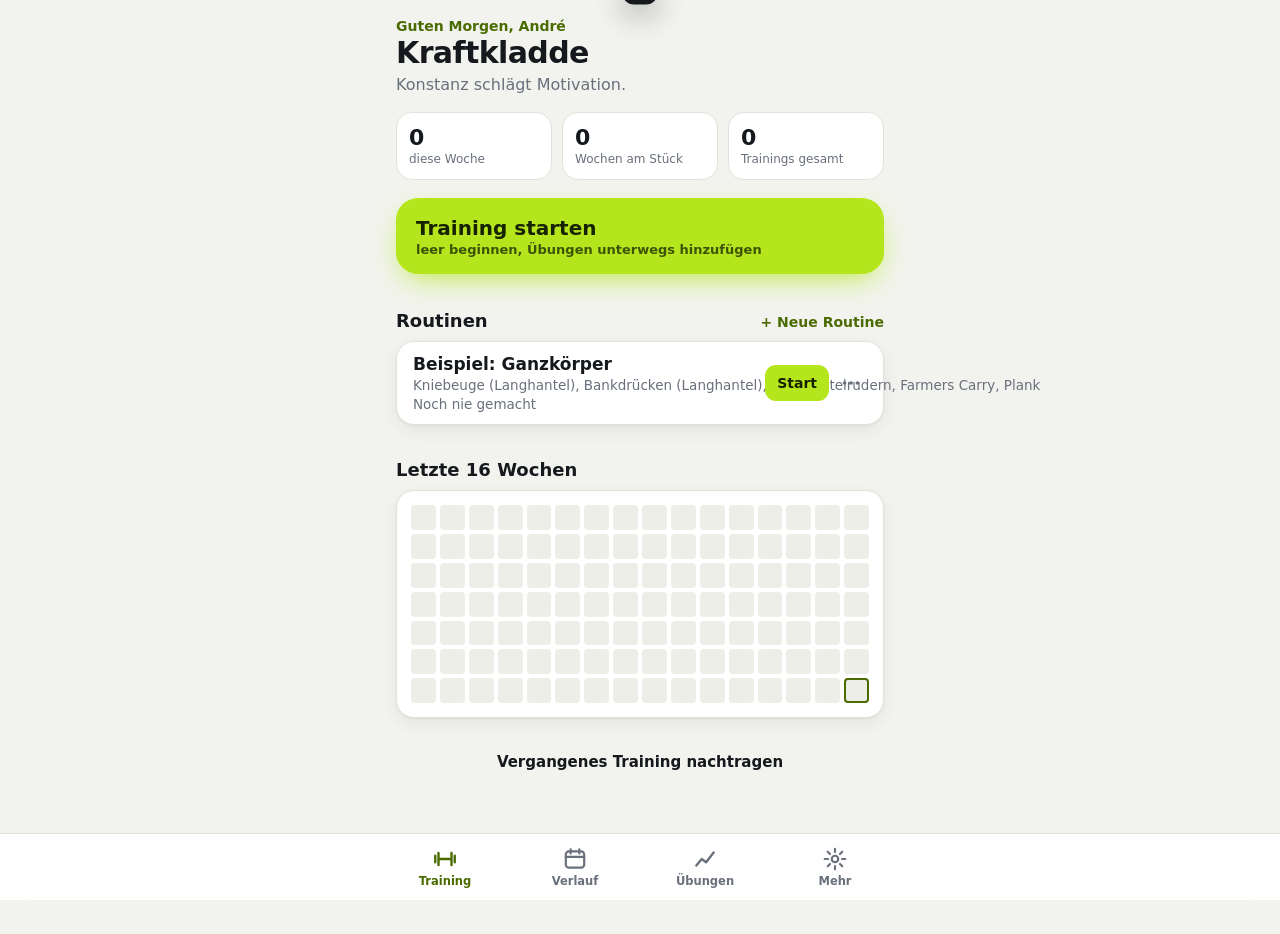
==== app/kraft/index.html @ 0336f26b "Kraftkladde: eigene Krafttraining-App unter app/kraft Freie Messwerte pro Übung (Gewicht/Wdh./Streck" ====
<!doctype html>
<html lang="de">
<head>
<meta charset="utf-8">
<meta name="viewport" content="width=device-width, initial-scale=1, viewport-fit=cover">
<title>Kraftkladde</title>
<meta name="description" content="Dein persönliches Trainingsbuch: Krafttraining eintragen, eigene Übungen, Fortschritt sehen.">
<meta name="theme-color" content="#F2F3EE" media="(prefers-color-scheme: light)">
<meta name="theme-color" content="#101214" media="(prefers-color-scheme: dark)">
<meta name="apple-mobile-web-app-capable" content="yes">
<meta name="mobile-web-app-capable" content="yes">
<meta name="apple-mobile-web-app-status-bar-style" content="black-translucent">
<meta name="apple-mobile-web-app-title" content="Kraftkladde">
<link rel="manifest" href="manifest.webmanifest">
<link rel="icon" href="icons/icon.svg" type="image/svg+xml">
<link rel="apple-touch-icon" href="icons/apple-touch-icon.png">
<link rel="stylesheet" href="styles.css">
</head>
<body>
<div class="app">
  <main id="view"></main>
</div>
<div id="restbar" class="restbar" hidden></div>
<nav id="tabs" class="tabs"></nav>
<div id="layers"></div>
<div id="toast" class="toast" role="status" aria-live="polite"></div>
<noscript>Die Kraftkladde braucht JavaScript.</noscript>
<script type="module" src="js/app.js"></script>
</body>
</html>
---- app/kraft/styles.css ----
/* Kraftkladde – sportlich-klar, dunkel als Standard, hell nach Systemeinstellung */
:root{
  --bg:#101214; --surface:#1A1D21; --surface-2:#24282E; --line:#2E333A;
  --ink:#F1F3F5; --muted:#8E96A3;
  --accent:#C6F04A; --accent-ink:#152000; --accent-text:#C6F04A; --accent-soft:rgba(198,240,74,.13);
  --danger:#FF6B6B; --danger-soft:rgba(255,107,107,.12);
  --gold:#FFC94A; --gold-soft:rgba(255,201,74,.14);
  --warm:#F5A524;
  --radius:18px; --shadow:0 1px 0 rgba(255,255,255,.03) inset, 0 8px 24px rgba(0,0,0,.25);
  color-scheme:dark;
}
@media (prefers-color-scheme: light){
  :root:not([data-theme="dark"]){
    --bg:#F2F3EE; --surface:#FFFFFF; --surface-2:#ECEEE7; --line:#E0E3DA;
    --ink:#15181C; --muted:#69707C;
    --accent:#B5E61D; --accent-ink:#172200; --accent-text:#4A6B00; --accent-soft:rgba(140,190,0,.14);
    --danger:#D64545; --danger-soft:rgba(214,69,69,.1);
    --gold:#C98A00; --gold-soft:rgba(255,190,40,.18); --warm:#C77800;
    --shadow:0 1px 2px rgba(20,24,28,.05), 0 6px 18px rgba(20,24,28,.06);
    color-scheme:light;
  }
}
:root[data-theme="dark"]{ color-scheme:dark; }

*{box-sizing:border-box;margin:0;padding:0;-webkit-tap-highlight-color:transparent}
html,body{background:var(--bg);color:var(--ink);font-family:system-ui,-apple-system,"Segoe UI",Roboto,sans-serif;-webkit-font-smoothing:antialiased;font-variant-numeric:tabular-nums}
body{min-height:100vh;overscroll-behavior-y:none}
body.noscroll{overflow:hidden}
.app{max-width:520px;margin:0 auto;padding:calc(env(safe-area-inset-top) + 12px) 16px calc(150px + env(safe-area-inset-bottom))}
button{font:inherit;color:inherit;background:none;border:0;cursor:pointer;text-align:inherit}
input,select,textarea{font:inherit;color:inherit}
[hidden]{display:none!important}
h1{font-size:30px;font-weight:850;letter-spacing:-.02em;line-height:1.1}
h2{font-size:18px;font-weight:800;margin:22px 0 10px}
.card h2{margin-top:0}
h3.month{font-size:13px;text-transform:uppercase;letter-spacing:.08em;color:var(--muted);margin:22px 4px 8px;font-weight:700}
.muted{color:var(--muted)} .small{font-size:13.5px} .center{text-align:center} .pad{padding:14px}
.eyebrow{color:var(--accent-text);font-weight:700;font-size:14px;margin-bottom:2px}
.top{margin:6px 0 18px}
.top .muted{margin-top:6px}
.row-between{display:flex;justify-content:space-between;align-items:center;gap:12px}
.clamp{display:-webkit-box;-webkit-line-clamp:2;-webkit-box-orient:vertical;overflow:hidden}

/* Buttons */
.btn{display:inline-flex;align-items:center;justify-content:center;gap:6px;min-height:44px;padding:0 16px;border-radius:14px;background:var(--surface-2);font-weight:700;font-size:15px;text-align:center;transition:transform .08s, background .15s}
.btn:active{transform:scale(.97)}
.btn:disabled{opacity:.45;pointer-events:none}
.btn.primary{background:var(--accent);color:var(--accent-ink)}
.btn.danger{background:var(--danger-soft);color:var(--danger)}
.btn.ghost{background:transparent}
.btn.ghost.danger{color:var(--danger)}
.btn.small{min-height:36px;padding:0 12px;font-size:14px;border-radius:11px}
.btn.big{min-height:54px;font-size:17px;border-radius:16px}
.btn.wide{width:100%;margin-top:10px}
.btn-col{display:flex;flex-direction:column;gap:0;margin-top:14px}
.btn-col .btn.wide:first-child{margin-top:0}
.btn-row{display:flex;gap:10px;margin-top:10px}.btn-row .btn{flex:1}
.btn-grid{display:grid;grid-template-columns:1fr 1fr;gap:10px;margin-top:18px}
.link{color:var(--accent-text);font-weight:700;font-size:14px}
.icon-btn{width:40px;height:40px;display:grid;place-items:center;border-radius:12px;color:var(--muted);flex:none}
.icon-btn:active{background:var(--surface-2)}
.btn.hero{width:100%;flex-direction:column;align-items:flex-start;gap:2px;min-height:76px;padding:14px 20px;border-radius:22px;background:var(--accent);color:var(--accent-ink);font-size:20px;font-weight:850;margin:4px 0 6px;box-shadow:0 10px 30px -10px var(--accent)}
.btn.hero small{font-size:13px;font-weight:600;opacity:.75}
.banner{display:block;width:100%;margin-top:12px;padding:12px 14px;border-radius:14px;background:var(--gold-soft);color:var(--ink);font-size:14px;font-weight:600}

/* Karten & Listen */
.card{display:block;width:100%;background:var(--surface);border-radius:var(--radius);padding:16px;margin-bottom:12px;box-shadow:var(--shadow);border:1px solid var(--line)}
.card.list{padding:4px 0}
.row{display:flex;width:100%;justify-content:space-between;align-items:center;gap:12px;padding:12px 16px;border-bottom:1px solid var(--line);line-height:1.35}
.row:last-child{border-bottom:0}
button.row:active{background:var(--surface-2)}
.tiles{display:grid;grid-template-columns:repeat(3,1fr);gap:10px;margin:14px 0}
.tiles.wrap{grid-template-columns:repeat(auto-fill,minmax(130px,1fr))}
.tile{background:var(--surface);border:1px solid var(--line);border-radius:16px;padding:12px;display:flex;flex-direction:column;gap:2px}
.tile strong{font-size:22px;font-weight:850;letter-spacing:-.02em}
.tile span{font-size:12px;color:var(--muted);line-height:1.25}
.sec-head{display:flex;justify-content:space-between;align-items:baseline}
section{margin-top:8px}
.chips{display:flex;flex-wrap:wrap;gap:8px}
.chips.scroll{flex-wrap:nowrap;overflow-x:auto;margin:0 -16px 12px;padding:2px 16px;scrollbar-width:none}
.chips.scroll::-webkit-scrollbar{display:none}
.chip{display:inline-flex;align-items:center;padding:5px 11px;border-radius:999px;background:var(--surface-2);font-size:13px;font-weight:700;white-space:nowrap;color:var(--muted)}
.chip.gold{background:var(--gold-soft);color:var(--gold)}
button.chip{min-height:36px;padding:0 14px}
.chip.on{background:var(--accent);color:var(--accent-ink)}
.chip.big{min-height:44px;padding:0 16px;font-size:15px}
.empty{text-align:center;padding:40px 20px;color:var(--muted)}
.empty-ico{font-size:44px;margin-bottom:10px}
.search{width:100%;height:46px;border-radius:14px;border:1px solid var(--line);background:var(--surface);padding:0 14px;font-size:16px;margin-bottom:12px;outline:none}
.search:focus,.field input:focus,.field select:focus,.field textarea:focus{border-color:var(--accent-text)}

/* Routinen */
.tpl{display:flex;align-items:center;gap:8px;padding:12px 12px 12px 16px}
.tpl-main{flex:1;min-width:0;display:flex;flex-direction:column;gap:3px}
.tpl-main strong{font-size:17px}
.tpl-main .muted{white-space:nowrap;overflow:hidden;text-overflow:ellipsis}
.tpl-actions{display:flex;align-items:center;gap:2px}

/* Heatmap */
.heat-wrap{padding:14px}
.heat{display:grid;grid-auto-flow:column;grid-template-rows:repeat(7,1fr);gap:4px}
.heat i{aspect-ratio:1;border-radius:4px;background:var(--surface-2)}
.heat i.on{background:var(--accent)}
.heat i.fut{background:transparent}
.heat i.today{outline:2px solid var(--accent-text);outline-offset:-2px}
.heat-legend{display:none}

/* Training */
.wo-head{position:sticky;top:0;z-index:5;display:flex;align-items:center;gap:10px;margin:-12px -16px 14px;padding:calc(env(safe-area-inset-top) + 10px) 16px 10px;background:color-mix(in srgb,var(--bg) 88%,transparent);backdrop-filter:blur(14px);-webkit-backdrop-filter:blur(14px);border-bottom:1px solid var(--line)}
.wo-title{flex:1;min-width:0}
.wo-name{width:100%;background:transparent;border:0;outline:none;font-size:22px;font-weight:850;letter-spacing:-.01em;padding:2px 0}
.elapsed{font-size:14px;color:var(--accent-text);font-weight:700}
.wo-meta{display:flex;gap:10px;align-items:center;margin-top:4px}
.wo-meta input{background:var(--surface-2);border:0;border-radius:10px;padding:6px 8px;font-size:15px}
.dur{display:flex;align-items:center;gap:4px;font-size:14px;color:var(--muted)}
.dur input{width:64px;text-align:center}
.entry{padding:12px 12px 10px}
.entry-head{display:flex;align-items:flex-start;gap:6px;margin-bottom:6px}
.ex-link{flex:1;min-width:0;display:flex;flex-direction:column;padding:2px 4px}
.ex-name{font-size:17px;font-weight:800;color:var(--accent-text)}
.ex-sub{font-size:12.5px;color:var(--muted);margin-top:1px}
.entry-note{font-size:13.5px;color:var(--muted);background:var(--surface-2);border-radius:10px;padding:7px 10px;margin:4px 0 10px}
.set-row{display:grid;grid-template-columns:34px minmax(0,1fr) repeat(var(--n),minmax(54px,74px)) 44px;gap:6px;align-items:center;padding:3px 2px;border-radius:12px;transition:background .15s}
.set-row.noprev{grid-template-columns:34px repeat(var(--n),minmax(0,1fr)) 44px}
.set-row.head{font-size:11.5px;text-transform:uppercase;letter-spacing:.06em;color:var(--muted);font-weight:700;padding-bottom:0}
.set-row.head span{text-align:center}
.set-row.head span:nth-child(2){text-align:left}
.set-row.noprev.head span:nth-child(2){text-align:center}
.set-no{height:34px;border-radius:10px;background:var(--surface-2);font-weight:800;font-size:14px;text-align:center}
.set-row.warm .set-no{color:var(--warm);background:rgba(245,165,36,.14)}
.prev{font-size:12.5px;color:var(--muted);white-space:nowrap;overflow:hidden;text-overflow:ellipsis}
.val{width:100%;height:40px;border-radius:11px;border:1.5px solid transparent;background:var(--surface-2);text-align:center;font-size:17px;font-weight:700;outline:none;-webkit-appearance:none;appearance:none;min-width:0}
.val::placeholder{color:var(--muted);opacity:.6;font-weight:600}
.val:focus{border-color:var(--accent-text);background:var(--surface)}
.check{height:40px;border-radius:11px;background:var(--surface-2);display:grid;place-items:center;color:var(--muted)}
.set-row.done{background:var(--accent-soft)}
.set-row.done .check{background:var(--accent);color:var(--accent-ink)}
.set-row.done .val{background:transparent}
.entry-foot{display:flex;gap:8px;margin-top:8px;flex-wrap:wrap}
.add-ex{border:2px dashed var(--line);background:transparent;min-height:54px;color:var(--accent-text)}
.shake{animation:shake .35s}
@keyframes shake{25%{transform:translateX(-6px)}50%{transform:translateX(5px)}75%{transform:translateX(-3px)}}

/* Pausen-Timer */
.restbar{position:fixed;left:50%;transform:translateX(-50%);bottom:calc(74px + env(safe-area-inset-bottom));width:calc(100% - 24px);max-width:496px;z-index:20;display:flex;align-items:center;gap:6px;padding:8px 8px 8px 16px;border-radius:18px;background:var(--surface);border:1px solid var(--line);box-shadow:0 12px 30px rgba(0,0,0,.35);overflow:hidden}
.rest-fill{position:absolute;left:0;top:0;bottom:0;width:0;background:var(--accent-soft);transition:width .25s linear;z-index:-1}
.rest-label{font-size:13px;color:var(--muted);font-weight:700}
.restbar strong{font-size:22px;font-weight:850;margin-right:auto;min-width:56px}
.restbar button{height:38px;padding:0 10px;border-radius:11px;background:var(--surface-2);font-weight:800;font-size:14px}
.restbar .rest-skip{background:var(--accent);color:var(--accent-ink)}

/* Navigation unten */
.tabs{position:fixed;left:0;right:0;bottom:0;z-index:15;display:flex;justify-content:center;background:color-mix(in srgb,var(--surface) 92%,transparent);backdrop-filter:blur(14px);-webkit-backdrop-filter:blur(14px);border-top:1px solid var(--line);padding:6px 8px calc(6px + env(safe-area-inset-bottom))}
.tab{flex:1;max-width:130px;display:flex;flex-direction:column;align-items:center;gap:2px;padding:6px 0;color:var(--muted);font-size:11.5px;font-weight:700;position:relative;text-align:center}
.tab svg{width:26px;height:26px}
.tab.on{color:var(--accent-text)}
.live-dot{position:absolute;top:5px;right:calc(50% - 20px);width:9px;height:9px;border-radius:50%;background:var(--danger);box-shadow:0 0 0 2px var(--surface);animation:pulse 1.6s infinite}
@keyframes pulse{50%{opacity:.4}}

/* Overlays */
.layer{position:fixed;inset:0;z-index:40;display:flex;align-items:flex-end;justify-content:center}
.backdrop{position:absolute;inset:0;background:rgba(0,0,0,.5);opacity:0;transition:opacity .2s}
.layer.open .backdrop{opacity:1}
.panel{position:relative;width:100%;max-width:520px;background:var(--bg);overflow-y:auto;-webkit-overflow-scrolling:touch;transition:transform .22s cubic-bezier(.2,.8,.2,1)}
.layer.sheet .panel{border-radius:24px 24px 0 0;max-height:88vh;transform:translateY(100%);padding-bottom:env(safe-area-inset-bottom)}
.layer.full .panel{height:100%;transform:translateX(100%)}
.layer.open .panel{transform:none}
.layer.full .backdrop{display:none}
.sheet-body{padding:22px 18px 18px}
.sheet-body h2{margin:0 0 6px;font-size:21px}
.sheet-body::before{content:"";display:block;width:40px;height:5px;border-radius:3px;background:var(--line);margin:-10px auto 14px}
.page{padding:calc(env(safe-area-inset-top) + 10px) 16px calc(40px + env(safe-area-inset-bottom));min-height:100%}
.page-head{display:flex;align-items:center;gap:6px;margin:0 -6px 6px;position:sticky;top:calc(-10px - env(safe-area-inset-top));padding:8px 0;background:var(--bg);z-index:2}
.page-head h1{flex:1;font-size:24px;min-width:0;overflow:hidden;text-overflow:ellipsis;white-space:nowrap}
.page>.muted{margin-bottom:6px}
.sticky-foot{position:sticky;bottom:0;padding:10px 0 calc(6px + env(safe-area-inset-bottom));background:linear-gradient(transparent,var(--bg) 30%)}
.pick-row .tick{width:28px;height:28px;border-radius:50%;border:2px solid var(--line);display:grid;place-items:center;color:transparent;flex:none}
.pick-row.on{background:var(--accent-soft)}
.pick-row.on .tick{background:var(--accent);border-color:var(--accent);color:var(--accent-ink)}
.new-row{color:var(--accent-text);font-weight:800;justify-content:flex-start}

/* Formulare */
.field{display:flex;flex-direction:column;gap:8px;margin:16px 0}
.field>span{font-size:13.5px;font-weight:700;color:var(--muted)}
.field input:not([type=checkbox]),.field select,.field textarea{width:100%;min-height:48px;border-radius:14px;border:1px solid var(--line);background:var(--surface);padding:10px 14px;font-size:16px;outline:none}
.field textarea{resize:vertical}
.check-line{flex-direction:row;align-items:center;gap:12px}
.check-line>span{color:var(--ink);font-weight:600;font-size:15px}
.check-line input{width:22px;height:22px;accent-color:var(--accent-text);flex:none}
.hint{font-size:13.5px;color:var(--muted);background:var(--surface);border:1px solid var(--line);border-radius:12px;padding:10px 12px;line-height:1.45}
.hint b{color:var(--ink)}
.tpl-item{gap:8px}
.tpl-item>span:first-child{flex:1;min-width:0}
.stepper{display:flex;align-items:center;gap:4px;background:var(--surface-2);border-radius:12px;padding:2px}
.stepper button{width:32px;height:32px;border-radius:10px;font-weight:800;font-size:18px;text-align:center}
.stepper b{min-width:18px;text-align:center}
.mini-actions{display:flex}
.mini-actions button{width:30px;height:34px;color:var(--muted);text-align:center;font-size:15px}
.howto{padding-left:18px;display:flex;flex-direction:column;gap:8px;line-height:1.45}

/* Verlauf */
.wo-card{text-align:left}
.wo-card-top{display:flex;justify-content:space-between;align-items:baseline;gap:10px;margin-bottom:8px}
.wo-card .chips{margin-bottom:8px}
.set-list{list-style:none;margin-top:8px;display:flex;flex-direction:column;gap:4px}
.set-list li{display:flex;gap:10px;align-items:center;font-size:15px;font-weight:600}
.set-no-s{width:26px;height:26px;border-radius:8px;background:var(--surface-2);display:grid;place-items:center;font-size:12.5px;font-weight:800;color:var(--muted)}
.set-list li.warm .set-no-s{color:var(--warm)}
.set-pill{display:inline-block;padding:3px 9px;margin:3px 2px 0 0;border-radius:8px;background:var(--surface-2);font-weight:600;font-size:13.5px}
.set-pill.warm{color:var(--warm)}
.gold-card{background:var(--gold-soft);border-color:transparent;display:flex;flex-direction:column;gap:6px;font-size:14.5px}

/* Diagramm */
.chart{position:relative;margin-top:6px}
.chart svg{width:100%;height:auto;display:block;touch-action:pan-y}
.chart .line{fill:none;stroke:var(--accent-text);stroke-width:2.5;stroke-linejoin:round;stroke-linecap:round}
.chart .dot{fill:var(--surface);stroke:var(--accent-text);stroke-width:2}
.chart .dot.best{fill:var(--accent-text)}
.chart .hl{fill:none;stroke:var(--ink);stroke-width:2}
.chart .axis{stroke:var(--line);stroke-width:1}
.chart .grid{stroke:var(--line);stroke-dasharray:3 4}
.chart .lbl{fill:var(--muted);font-size:11px}
.chart-tip{font-size:13.5px;font-weight:700;text-align:center;margin-top:4px;min-height:1.3em}

/* Zusammenfassung & Stoppuhr */
.summary{text-align:center;padding-top:calc(env(safe-area-inset-top) + 40px)}
.summary h1{font-size:26px;margin:8px 0 6px}
.summary h2{text-align:left}
.summary .list{text-align:left}
.big-emoji{font-size:64px;animation:pop .5s cubic-bezier(.2,1.6,.4,1)}
@keyframes pop{from{transform:scale(.3);opacity:0}}
.sw-time{font-size:64px;font-weight:850;letter-spacing:-.03em;margin:18px 0 10px}

/* Toast */
.toast{position:fixed;left:50%;top:calc(env(safe-area-inset-top) + 14px);transform:translate(-50%,-140%);z-index:60;max-width:calc(100% - 32px);padding:12px 18px;border-radius:16px;background:var(--ink);color:var(--bg);font-weight:700;font-size:15px;box-shadow:0 10px 30px rgba(0,0,0,.3);transition:transform .25s cubic-bezier(.2,.9,.3,1.2);pointer-events:none;text-align:center}
.toast.show{transform:translate(-50%,0)}
.toast.gold{background:var(--gold);color:#241a00}

@media (prefers-reduced-motion: reduce){*{animation:none!important;transition:none!important}}
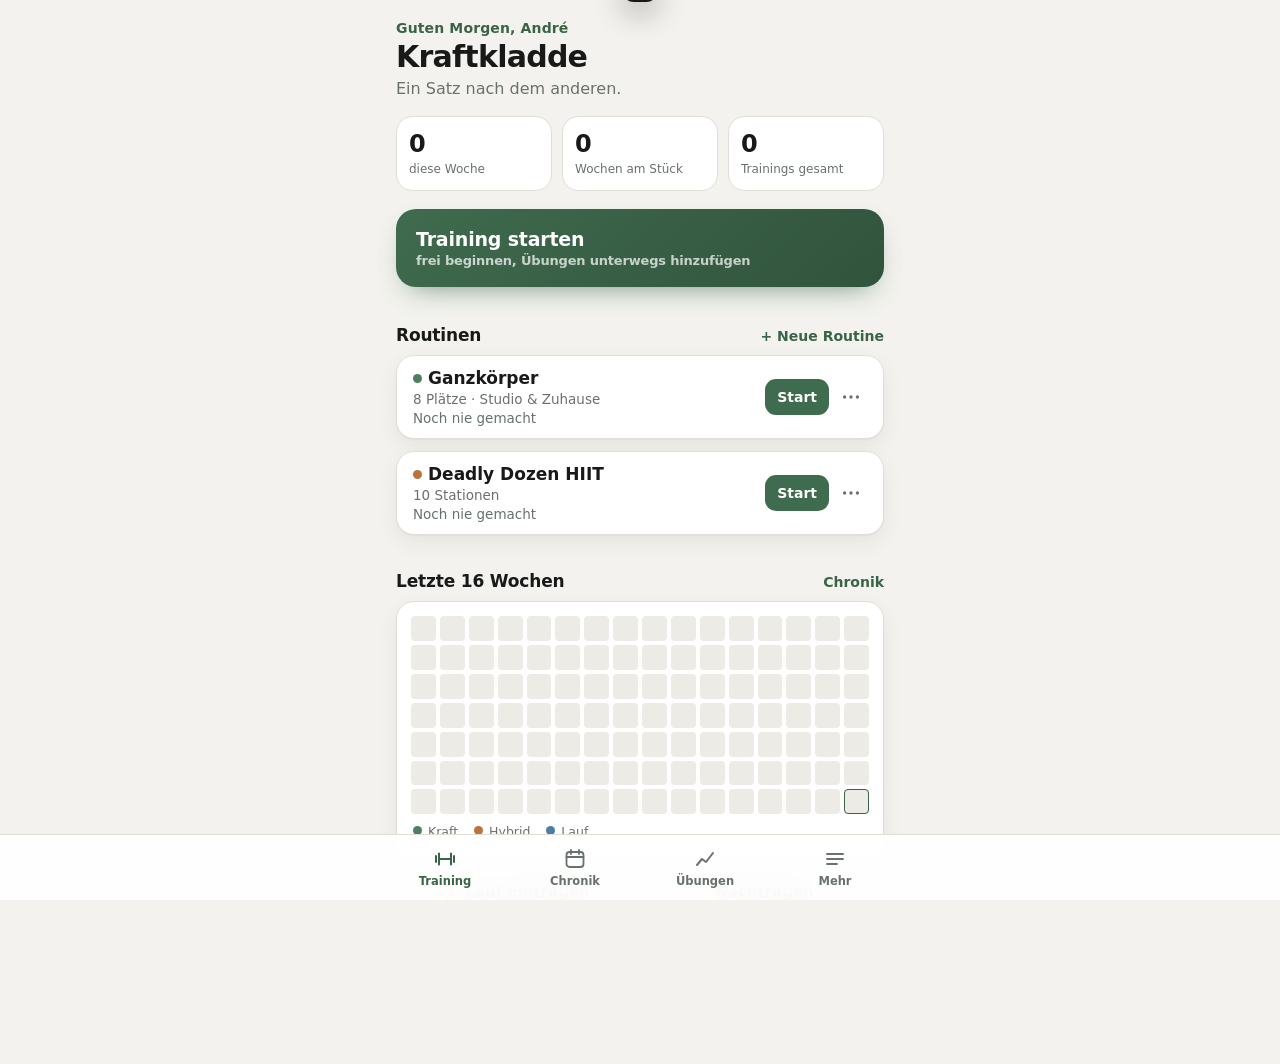
==== commit be32d445: "Kraftkladde 2.0: Plätze Studio/Zuhause, Supersätze, Chronik, Gym-Run-Import, Salbei-Design - Routine" ====
--- a/app/kraft/index.html
+++ b/app/kraft/index.html
@@ -5,8 +5,8 @@
 <meta name="viewport" content="width=device-width, initial-scale=1, viewport-fit=cover">
 <title>Kraftkladde</title>
 <meta name="description" content="Dein persönliches Trainingsbuch: Krafttraining eintragen, eigene Übungen, Fortschritt sehen.">
-<meta name="theme-color" content="#F2F3EE" media="(prefers-color-scheme: light)">
-<meta name="theme-color" content="#101214" media="(prefers-color-scheme: dark)">
+<meta name="theme-color" content="#F3F2EE" media="(prefers-color-scheme: light)">
+<meta name="theme-color" content="#0F1112" media="(prefers-color-scheme: dark)">
 <meta name="apple-mobile-web-app-capable" content="yes">
 <meta name="mobile-web-app-capable" content="yes">
 <meta name="apple-mobile-web-app-status-bar-style" content="black-translucent">
--- a/app/kraft/styles.css
+++ b/app/kraft/styles.css
@@ -1,22 +1,24 @@
-/* Kraftkladde – sportlich-klar, dunkel als Standard, hell nach Systemeinstellung */
+/* Kraftkladde – ruhig, edel: Grafit + Salbei/Waldgrün. Leuchten nur bei Erfolgen. */
 :root{
-  --bg:#101214; --surface:#1A1D21; --surface-2:#24282E; --line:#2E333A;
-  --ink:#F1F3F5; --muted:#8E96A3;
-  --accent:#C6F04A; --accent-ink:#152000; --accent-text:#C6F04A; --accent-soft:rgba(198,240,74,.13);
-  --danger:#FF6B6B; --danger-soft:rgba(255,107,107,.12);
-  --gold:#FFC94A; --gold-soft:rgba(255,201,74,.14);
-  --warm:#F5A524;
-  --radius:18px; --shadow:0 1px 0 rgba(255,255,255,.03) inset, 0 8px 24px rgba(0,0,0,.25);
+  --bg:#0F1112; --surface:#171A1B; --surface-2:#212526; --line:#2A2F30;
+  --ink:#ECEFEC; --muted:#8B948F;
+  --accent:#93B89A; --accent-ink:#0D1A11; --accent-text:#A8CAAE; --accent-soft:rgba(147,184,154,.12);
+  --danger:#E57373; --danger-soft:rgba(229,115,115,.12);
+  --gold:#D9B66E; --gold-soft:rgba(217,182,110,.14);
+  --warm:#C9A26B;
+  --k-kraft:#8DB592; --k-hybrid:#CF9767; --k-lauf:#7FA6C6;
+  --radius:18px; --shadow:0 1px 0 rgba(255,255,255,.025) inset, 0 10px 30px rgba(0,0,0,.28);
   color-scheme:dark;
 }
 @media (prefers-color-scheme: light){
   :root:not([data-theme="dark"]){
-    --bg:#F2F3EE; --surface:#FFFFFF; --surface-2:#ECEEE7; --line:#E0E3DA;
-    --ink:#15181C; --muted:#69707C;
-    --accent:#B5E61D; --accent-ink:#172200; --accent-text:#4A6B00; --accent-soft:rgba(140,190,0,.14);
-    --danger:#D64545; --danger-soft:rgba(214,69,69,.1);
-    --gold:#C98A00; --gold-soft:rgba(255,190,40,.18); --warm:#C77800;
-    --shadow:0 1px 2px rgba(20,24,28,.05), 0 6px 18px rgba(20,24,28,.06);
+    --bg:#F3F2EE; --surface:#FFFFFF; --surface-2:#ECEBE6; --line:#E0DED7;
+    --ink:#171A18; --muted:#69716C;
+    --accent:#3F6B4E; --accent-ink:#FFFFFF; --accent-text:#3A6448; --accent-soft:rgba(63,107,78,.10);
+    --danger:#C24848; --danger-soft:rgba(194,72,72,.09);
+    --gold:#A87A1E; --gold-soft:rgba(200,150,40,.14); --warm:#A7742E;
+    --k-kraft:#4F7F5E; --k-hybrid:#B9733D; --k-lauf:#4E7DA3;
+    --shadow:0 1px 2px rgba(20,24,22,.04), 0 8px 22px rgba(20,24,22,.06);
     color-scheme:light;
   }
 }
@@ -30,38 +32,49 @@
 button{font:inherit;color:inherit;background:none;border:0;cursor:pointer;text-align:inherit}
 input,select,textarea{font:inherit;color:inherit}
 [hidden]{display:none!important}
-h1{font-size:30px;font-weight:850;letter-spacing:-.02em;line-height:1.1}
-h2{font-size:18px;font-weight:800;margin:22px 0 10px}
+h1{font-size:30px;font-weight:750;letter-spacing:-.025em;line-height:1.1}
+h2{font-size:17px;font-weight:700;letter-spacing:-.01em;margin:24px 0 10px}
 .card h2{margin-top:0}
-h3.month{font-size:13px;text-transform:uppercase;letter-spacing:.08em;color:var(--muted);margin:22px 4px 8px;font-weight:700}
+h3.month{font-size:12px;text-transform:uppercase;letter-spacing:.12em;color:var(--muted);margin:24px 4px 8px;font-weight:650}
 .muted{color:var(--muted)} .small{font-size:13.5px} .center{text-align:center} .pad{padding:14px}
-.eyebrow{color:var(--accent-text);font-weight:700;font-size:14px;margin-bottom:2px}
-.top{margin:6px 0 18px}
+.up{color:var(--accent-text);font-weight:700}
+.eyebrow{color:var(--accent-text);font-weight:600;font-size:14px;margin-bottom:4px;letter-spacing:.01em}
+.top{margin:8px 0 18px}
 .top .muted{margin-top:6px}
 .row-between{display:flex;justify-content:space-between;align-items:center;gap:12px}
 .clamp{display:-webkit-box;-webkit-line-clamp:2;-webkit-box-orient:vertical;overflow:hidden}
+.two-col{display:grid;grid-template-columns:1fr 1fr;gap:10px}
+.two-col .field{margin:10px 0}
+
+/* Arten-Farben */
+.kdot{display:inline-block;width:9px;height:9px;border-radius:50%;margin-right:6px;vertical-align:1px;background:var(--k-kraft)}
+.kdot.k-hybrid{background:var(--k-hybrid)} .kdot.k-lauf{background:var(--k-lauf)}
+.legend{display:flex;gap:16px;font-size:12.5px;color:var(--muted);margin:10px 2px 4px}
+.k-border-kraft{border-left:3px solid var(--k-kraft)} .k-border-hybrid{border-left:3px solid var(--k-hybrid)} .k-border-lauf{border-left:3px solid var(--k-lauf)}
 
 /* Buttons */
-.btn{display:inline-flex;align-items:center;justify-content:center;gap:6px;min-height:44px;padding:0 16px;border-radius:14px;background:var(--surface-2);font-weight:700;font-size:15px;text-align:center;transition:transform .08s, background .15s}
+.btn{display:inline-flex;align-items:center;justify-content:center;gap:6px;min-height:44px;padding:0 16px;border-radius:14px;background:var(--surface-2);font-weight:650;font-size:15px;text-align:center;transition:transform .08s, background .15s}
 .btn:active{transform:scale(.97)}
-.btn:disabled{opacity:.45;pointer-events:none}
+.btn:disabled{opacity:.4;pointer-events:none}
 .btn.primary{background:var(--accent);color:var(--accent-ink)}
 .btn.danger{background:var(--danger-soft);color:var(--danger)}
-.btn.ghost{background:transparent}
+.btn.ghost{background:transparent;color:var(--muted)}
 .btn.ghost.danger{color:var(--danger)}
 .btn.small{min-height:36px;padding:0 12px;font-size:14px;border-radius:11px}
-.btn.big{min-height:54px;font-size:17px;border-radius:16px}
+.btn.big{min-height:54px;font-size:16.5px;border-radius:16px}
 .btn.wide{width:100%;margin-top:10px}
-.btn-col{display:flex;flex-direction:column;gap:0;margin-top:14px}
+.btn-col{display:flex;flex-direction:column;margin-top:14px}
 .btn-col .btn.wide:first-child{margin-top:0}
 .btn-row{display:flex;gap:10px;margin-top:10px}.btn-row .btn{flex:1}
 .btn-grid{display:grid;grid-template-columns:1fr 1fr;gap:10px;margin-top:18px}
-.link{color:var(--accent-text);font-weight:700;font-size:14px}
+.link{color:var(--accent-text);font-weight:650;font-size:14px}
 .icon-btn{width:40px;height:40px;display:grid;place-items:center;border-radius:12px;color:var(--muted);flex:none}
 .icon-btn:active{background:var(--surface-2)}
-.btn.hero{width:100%;flex-direction:column;align-items:flex-start;gap:2px;min-height:76px;padding:14px 20px;border-radius:22px;background:var(--accent);color:var(--accent-ink);font-size:20px;font-weight:850;margin:4px 0 6px;box-shadow:0 10px 30px -10px var(--accent)}
-.btn.hero small{font-size:13px;font-weight:600;opacity:.75}
-.banner{display:block;width:100%;margin-top:12px;padding:12px 14px;border-radius:14px;background:var(--gold-soft);color:var(--ink);font-size:14px;font-weight:600}
+.btn.hero{width:100%;flex-direction:column;align-items:flex-start;gap:3px;min-height:78px;padding:16px 20px;border-radius:20px;
+  background:linear-gradient(135deg,var(--accent),color-mix(in srgb,var(--accent) 78%,#000));color:var(--accent-ink);font-size:19px;font-weight:750;margin:4px 0 6px;letter-spacing:-.01em;
+  box-shadow:0 12px 28px -14px color-mix(in srgb,var(--accent) 80%,transparent)}
+.btn.hero small{font-size:13px;font-weight:550;opacity:.72}
+.banner{display:block;width:100%;margin-top:12px;padding:12px 14px;border-radius:14px;background:var(--gold-soft);color:var(--ink);font-size:14px;font-weight:550}
 
 /* Karten & Listen */
 .card{display:block;width:100%;background:var(--surface);border-radius:var(--radius);padding:16px;margin-bottom:12px;box-shadow:var(--shadow);border:1px solid var(--line)}
@@ -71,91 +84,115 @@
 button.row:active{background:var(--surface-2)}
 .tiles{display:grid;grid-template-columns:repeat(3,1fr);gap:10px;margin:14px 0}
 .tiles.wrap{grid-template-columns:repeat(auto-fill,minmax(130px,1fr))}
-.tile{background:var(--surface);border:1px solid var(--line);border-radius:16px;padding:12px;display:flex;flex-direction:column;gap:2px}
-.tile strong{font-size:22px;font-weight:850;letter-spacing:-.02em}
-.tile span{font-size:12px;color:var(--muted);line-height:1.25}
+.tile{background:var(--surface);border:1px solid var(--line);border-radius:16px;padding:13px 12px;display:flex;flex-direction:column;gap:3px}
+.tile strong{font-size:24px;font-weight:700;letter-spacing:-.03em}
+.tile span{font-size:12px;color:var(--muted);line-height:1.35}
 .sec-head{display:flex;justify-content:space-between;align-items:baseline}
 section{margin-top:8px}
 .chips{display:flex;flex-wrap:wrap;gap:8px}
 .chips.scroll{flex-wrap:nowrap;overflow-x:auto;margin:0 -16px 12px;padding:2px 16px;scrollbar-width:none}
 .chips.scroll::-webkit-scrollbar{display:none}
-.chip{display:inline-flex;align-items:center;padding:5px 11px;border-radius:999px;background:var(--surface-2);font-size:13px;font-weight:700;white-space:nowrap;color:var(--muted)}
+.chip{display:inline-flex;align-items:center;padding:5px 11px;border-radius:999px;background:var(--surface-2);font-size:13px;font-weight:600;white-space:nowrap;color:var(--muted)}
 .chip.gold{background:var(--gold-soft);color:var(--gold)}
 button.chip{min-height:36px;padding:0 14px}
 .chip.on{background:var(--accent);color:var(--accent-ink)}
 .chip.big{min-height:44px;padding:0 16px;font-size:15px}
-.empty{text-align:center;padding:40px 20px;color:var(--muted)}
-.empty-ico{font-size:44px;margin-bottom:10px}
+.empty{text-align:center;padding:40px 20px;color:var(--muted);line-height:1.5}
+.empty-ico{font-size:40px;margin-bottom:10px;opacity:.9}
 .search{width:100%;height:46px;border-radius:14px;border:1px solid var(--line);background:var(--surface);padding:0 14px;font-size:16px;margin-bottom:12px;outline:none}
 .search:focus,.field input:focus,.field select:focus,.field textarea:focus{border-color:var(--accent-text)}
 
 /* Routinen */
 .tpl{display:flex;align-items:center;gap:8px;padding:12px 12px 12px 16px}
 .tpl-main{flex:1;min-width:0;display:flex;flex-direction:column;gap:3px}
-.tpl-main strong{font-size:17px}
-.tpl-main .muted{white-space:nowrap;overflow:hidden;text-overflow:ellipsis}
+.tpl-main strong{font-size:17px;font-weight:700}
 .tpl-actions{display:flex;align-items:center;gap:2px}
+.slot{padding:12px}
+.slot.linked{border-bottom-left-radius:6px;border-bottom-right-radius:6px;margin-bottom:3px;border-color:color-mix(in srgb,var(--accent) 45%,var(--line))}
+.slot.linked-prev{border-top-left-radius:6px;border-top-right-radius:6px;border-color:color-mix(in srgb,var(--accent) 45%,var(--line))}
+.slot-head{display:flex;align-items:center;gap:8px;margin-bottom:8px}
+.slot-name{flex:1;min-width:0;background:transparent;border:0;outline:none;font-size:13px;text-transform:uppercase;letter-spacing:.1em;font-weight:650;color:var(--muted);padding:4px 2px}
+.slot-ex{display:grid;grid-template-columns:1fr 1fr;gap:8px}
+.slot-pick{display:flex;flex-direction:column;gap:2px;padding:10px 12px;border-radius:12px;background:var(--surface-2);font-weight:600;font-size:14.5px;line-height:1.3;min-height:58px}
+.slot-pick small{font-size:11px;text-transform:uppercase;letter-spacing:.1em;color:var(--muted);font-weight:650}
+.slot-pick em{font-style:normal;color:var(--muted);font-weight:500}
+.slot-actions{display:flex;gap:4px;margin-top:8px;justify-content:flex-end;align-items:center}
+.slot-actions button{min-height:32px;min-width:34px;padding:0 8px;border-radius:9px;color:var(--muted);font-size:13.5px;display:inline-flex;align-items:center;gap:4px;justify-content:center}
+.slot-actions button.on{background:var(--accent-soft);color:var(--accent-text);font-weight:650}
+.stepper{display:flex;align-items:center;gap:4px;background:var(--surface-2);border-radius:12px;padding:2px}
+.stepper button{width:32px;height:32px;border-radius:10px;font-weight:700;font-size:18px;text-align:center}
+.stepper b{min-width:18px;text-align:center}
 
 /* Heatmap */
 .heat-wrap{padding:14px}
 .heat{display:grid;grid-auto-flow:column;grid-template-rows:repeat(7,1fr);gap:4px}
 .heat i{aspect-ratio:1;border-radius:4px;background:var(--surface-2)}
-.heat i.on{background:var(--accent)}
-.heat i.fut{background:transparent}
-.heat i.today{outline:2px solid var(--accent-text);outline-offset:-2px}
-.heat-legend{display:none}
+.heat i.fut{background:transparent!important}
+.heat i.today{outline:1.5px solid var(--accent-text);outline-offset:-1.5px}
 
 /* Training */
 .wo-head{position:sticky;top:0;z-index:5;display:flex;align-items:center;gap:10px;margin:-12px -16px 14px;padding:calc(env(safe-area-inset-top) + 10px) 16px 10px;background:color-mix(in srgb,var(--bg) 88%,transparent);backdrop-filter:blur(14px);-webkit-backdrop-filter:blur(14px);border-bottom:1px solid var(--line)}
 .wo-title{flex:1;min-width:0}
-.wo-name{width:100%;background:transparent;border:0;outline:none;font-size:22px;font-weight:850;letter-spacing:-.01em;padding:2px 0}
-.elapsed{font-size:14px;color:var(--accent-text);font-weight:700}
-.wo-meta{display:flex;gap:10px;align-items:center;margin-top:4px}
-.wo-meta input{background:var(--surface-2);border:0;border-radius:10px;padding:6px 8px;font-size:15px}
-.dur{display:flex;align-items:center;gap:4px;font-size:14px;color:var(--muted)}
-.dur input{width:64px;text-align:center}
+.wo-name{width:100%;background:transparent;border:0;outline:none;font-size:21px;font-weight:750;letter-spacing:-.015em;padding:2px 0}
+.wo-meta{display:flex;gap:6px;align-items:center;margin-top:3px;flex-wrap:wrap}
+.elapsed{font-size:14px;color:var(--accent-text);font-weight:650;margin-right:4px}
+.meta-chip{font-size:12.5px;font-weight:600;color:var(--muted);background:var(--surface-2);border-radius:999px;padding:3px 10px;display:inline-flex;align-items:center}
+.wo-meta input{background:var(--surface-2);border:0;border-radius:10px;padding:5px 8px;font-size:14px}
+.dur{display:flex;align-items:center;gap:4px;font-size:13px;color:var(--muted)}
+.dur input{width:58px;text-align:center}
 .entry{padding:12px 12px 10px}
 .entry-head{display:flex;align-items:flex-start;gap:6px;margin-bottom:6px}
 .ex-link{flex:1;min-width:0;display:flex;flex-direction:column;padding:2px 4px}
-.ex-name{font-size:17px;font-weight:800;color:var(--accent-text)}
-.ex-sub{font-size:12.5px;color:var(--muted);margin-top:1px}
-.entry-note{font-size:13.5px;color:var(--muted);background:var(--surface-2);border-radius:10px;padding:7px 10px;margin:4px 0 10px}
+.ex-name{font-size:17px;font-weight:700;letter-spacing:-.01em}
+.ex-sub{font-size:12.5px;color:var(--muted);margin-top:2px}
+.entry-note{font-size:13.5px;color:var(--muted);background:var(--surface-2);border-radius:10px;padding:7px 10px;margin:4px 0 10px;line-height:1.4}
+.superset{position:relative;padding:8px 0 0 12px;margin-bottom:12px}
+.superset::before{content:"";position:absolute;left:0;top:34px;bottom:14px;width:3px;border-radius:2px;background:var(--accent)}
+.superset .entry{margin-bottom:8px}
+.ss-label{display:flex;align-items:center;gap:6px;font-size:12px;text-transform:uppercase;letter-spacing:.1em;color:var(--accent-text);font-weight:650;margin:0 0 8px}
+.ss-tag{flex:none;margin-top:3px;font-size:12px;font-weight:750;color:var(--accent-ink);background:var(--accent);border-radius:7px;padding:2px 7px}
+.ss-card{border-left:3px solid var(--accent)}
 .set-row{display:grid;grid-template-columns:34px minmax(0,1fr) repeat(var(--n),minmax(54px,74px)) 44px;gap:6px;align-items:center;padding:3px 2px;border-radius:12px;transition:background .15s}
 .set-row.noprev{grid-template-columns:34px repeat(var(--n),minmax(0,1fr)) 44px}
-.set-row.head{font-size:11.5px;text-transform:uppercase;letter-spacing:.06em;color:var(--muted);font-weight:700;padding-bottom:0}
+.set-row.checkonly{grid-template-columns:34px 1fr 44px}
+.set-row.head{font-size:11px;text-transform:uppercase;letter-spacing:.08em;color:var(--muted);font-weight:650;padding-bottom:0}
 .set-row.head span{text-align:center}
 .set-row.head span:nth-child(2){text-align:left}
 .set-row.noprev.head span:nth-child(2){text-align:center}
-.set-no{height:34px;border-radius:10px;background:var(--surface-2);font-weight:800;font-size:14px;text-align:center}
-.set-row.warm .set-no{color:var(--warm);background:rgba(245,165,36,.14)}
+.set-no{height:34px;border-radius:10px;background:var(--surface-2);font-weight:700;font-size:14px;text-align:center}
+.set-row.warm .set-no{color:var(--warm);background:color-mix(in srgb,var(--warm) 14%,transparent)}
 .prev{font-size:12.5px;color:var(--muted);white-space:nowrap;overflow:hidden;text-overflow:ellipsis}
-.val{width:100%;height:40px;border-radius:11px;border:1.5px solid transparent;background:var(--surface-2);text-align:center;font-size:17px;font-weight:700;outline:none;-webkit-appearance:none;appearance:none;min-width:0}
-.val::placeholder{color:var(--muted);opacity:.6;font-weight:600}
+.val{width:100%;height:40px;border-radius:11px;border:1.5px solid transparent;background:var(--surface-2);text-align:center;font-size:17px;font-weight:650;outline:none;-webkit-appearance:none;appearance:none;min-width:0}
+select.val{font-size:14px;padding:0 4px;text-align-last:center}
+select.val.empty{color:var(--muted);font-weight:500}
+.val::placeholder{color:var(--muted);opacity:.55;font-weight:500}
 .val:focus{border-color:var(--accent-text);background:var(--surface)}
 .check{height:40px;border-radius:11px;background:var(--surface-2);display:grid;place-items:center;color:var(--muted)}
 .set-row.done{background:var(--accent-soft)}
 .set-row.done .check{background:var(--accent);color:var(--accent-ink)}
 .set-row.done .val{background:transparent}
+.set-row.pulse{animation:pulse-row 1.2s ease}
+@keyframes pulse-row{0%,100%{box-shadow:none}30%{box-shadow:0 0 0 2px var(--accent)}}
 .entry-foot{display:flex;gap:8px;margin-top:8px;flex-wrap:wrap}
-.add-ex{border:2px dashed var(--line);background:transparent;min-height:54px;color:var(--accent-text)}
+.add-ex{border:1.5px dashed var(--line);background:transparent;min-height:54px;color:var(--accent-text)}
 .shake{animation:shake .35s}
 @keyframes shake{25%{transform:translateX(-6px)}50%{transform:translateX(5px)}75%{transform:translateX(-3px)}}
 
 /* Pausen-Timer */
-.restbar{position:fixed;left:50%;transform:translateX(-50%);bottom:calc(74px + env(safe-area-inset-bottom));width:calc(100% - 24px);max-width:496px;z-index:20;display:flex;align-items:center;gap:6px;padding:8px 8px 8px 16px;border-radius:18px;background:var(--surface);border:1px solid var(--line);box-shadow:0 12px 30px rgba(0,0,0,.35);overflow:hidden}
+.restbar{position:fixed;left:50%;transform:translateX(-50%);bottom:calc(74px + env(safe-area-inset-bottom));width:calc(100% - 24px);max-width:496px;z-index:20;display:flex;align-items:center;gap:6px;padding:8px 8px 8px 16px;border-radius:18px;background:var(--surface);border:1px solid var(--line);box-shadow:0 14px 34px rgba(0,0,0,.35);overflow:hidden}
 .rest-fill{position:absolute;left:0;top:0;bottom:0;width:0;background:var(--accent-soft);transition:width .25s linear;z-index:-1}
-.rest-label{font-size:13px;color:var(--muted);font-weight:700}
-.restbar strong{font-size:22px;font-weight:850;margin-right:auto;min-width:56px}
-.restbar button{height:38px;padding:0 10px;border-radius:11px;background:var(--surface-2);font-weight:800;font-size:14px}
+.rest-label{font-size:13px;color:var(--muted);font-weight:600}
+.restbar strong{font-size:22px;font-weight:700;margin-right:auto;min-width:56px}
+.restbar button{height:38px;padding:0 10px;border-radius:11px;background:var(--surface-2);font-weight:700;font-size:14px}
 .restbar .rest-skip{background:var(--accent);color:var(--accent-ink)}
 
 /* Navigation unten */
 .tabs{position:fixed;left:0;right:0;bottom:0;z-index:15;display:flex;justify-content:center;background:color-mix(in srgb,var(--surface) 92%,transparent);backdrop-filter:blur(14px);-webkit-backdrop-filter:blur(14px);border-top:1px solid var(--line);padding:6px 8px calc(6px + env(safe-area-inset-bottom))}
-.tab{flex:1;max-width:130px;display:flex;flex-direction:column;align-items:center;gap:2px;padding:6px 0;color:var(--muted);font-size:11.5px;font-weight:700;position:relative;text-align:center}
-.tab svg{width:26px;height:26px}
+.tab{flex:1;max-width:130px;display:flex;flex-direction:column;align-items:center;gap:3px;padding:6px 0;color:var(--muted);font-size:11.5px;font-weight:600;position:relative;text-align:center}
+.tab svg{width:24px;height:24px}
 .tab.on{color:var(--accent-text)}
-.live-dot{position:absolute;top:5px;right:calc(50% - 20px);width:9px;height:9px;border-radius:50%;background:var(--danger);box-shadow:0 0 0 2px var(--surface);animation:pulse 1.6s infinite}
-@keyframes pulse{50%{opacity:.4}}
+.live-dot{position:absolute;top:5px;right:calc(50% - 20px);width:8px;height:8px;border-radius:50%;background:var(--accent);box-shadow:0 0 0 2px var(--surface);animation:blink 1.6s infinite}
+@keyframes blink{50%{opacity:.35}}
 
 /* Overlays */
 .layer{position:fixed;inset:0;z-index:40;display:flex;align-items:flex-end;justify-content:center}
@@ -167,73 +204,75 @@
 .layer.open .panel{transform:none}
 .layer.full .backdrop{display:none}
 .sheet-body{padding:22px 18px 18px}
-.sheet-body h2{margin:0 0 6px;font-size:21px}
+.sheet-body h2{margin:0 0 6px;font-size:20px}
 .sheet-body::before{content:"";display:block;width:40px;height:5px;border-radius:3px;background:var(--line);margin:-10px auto 14px}
 .page{padding:calc(env(safe-area-inset-top) + 10px) 16px calc(40px + env(safe-area-inset-bottom));min-height:100%}
 .page-head{display:flex;align-items:center;gap:6px;margin:0 -6px 6px;position:sticky;top:calc(-10px - env(safe-area-inset-top));padding:8px 0;background:var(--bg);z-index:2}
-.page-head h1{flex:1;font-size:24px;min-width:0;overflow:hidden;text-overflow:ellipsis;white-space:nowrap}
+.page-head h1{flex:1;font-size:23px;min-width:0;overflow:hidden;text-overflow:ellipsis;white-space:nowrap}
 .page>.muted{margin-bottom:6px}
 .sticky-foot{position:sticky;bottom:0;padding:10px 0 calc(6px + env(safe-area-inset-bottom));background:linear-gradient(transparent,var(--bg) 30%)}
 .pick-row .tick{width:28px;height:28px;border-radius:50%;border:2px solid var(--line);display:grid;place-items:center;color:transparent;flex:none}
 .pick-row.on{background:var(--accent-soft)}
 .pick-row.on .tick{background:var(--accent);border-color:var(--accent);color:var(--accent-ink)}
-.new-row{color:var(--accent-text);font-weight:800;justify-content:flex-start}
+.new-row{color:var(--accent-text);font-weight:700;justify-content:flex-start}
 
 /* Formulare */
 .field{display:flex;flex-direction:column;gap:8px;margin:16px 0}
-.field>span{font-size:13.5px;font-weight:700;color:var(--muted)}
+.field>span{font-size:13px;font-weight:600;color:var(--muted)}
 .field input:not([type=checkbox]),.field select,.field textarea{width:100%;min-height:48px;border-radius:14px;border:1px solid var(--line);background:var(--surface);padding:10px 14px;font-size:16px;outline:none}
 .field textarea{resize:vertical}
 .check-line{flex-direction:row;align-items:center;gap:12px}
-.check-line>span{color:var(--ink);font-weight:600;font-size:15px}
-.check-line input{width:22px;height:22px;accent-color:var(--accent-text);flex:none}
-.hint{font-size:13.5px;color:var(--muted);background:var(--surface);border:1px solid var(--line);border-radius:12px;padding:10px 12px;line-height:1.45}
+.check-line>span{color:var(--ink);font-weight:550;font-size:15px}
+.check-line input{width:22px;height:22px;accent-color:var(--accent);flex:none}
+.hint{font-size:13.5px;color:var(--muted);background:var(--surface);border:1px solid var(--line);border-radius:12px;padding:10px 12px;line-height:1.5;margin-top:10px}
 .hint b{color:var(--ink)}
-.tpl-item{gap:8px}
-.tpl-item>span:first-child{flex:1;min-width:0}
-.stepper{display:flex;align-items:center;gap:4px;background:var(--surface-2);border-radius:12px;padding:2px}
-.stepper button{width:32px;height:32px;border-radius:10px;font-weight:800;font-size:18px;text-align:center}
-.stepper b{min-width:18px;text-align:center}
-.mini-actions{display:flex}
-.mini-actions button{width:30px;height:34px;color:var(--muted);text-align:center;font-size:15px}
 .howto{padding-left:18px;display:flex;flex-direction:column;gap:8px;line-height:1.45}
-
-/* Verlauf */
+.imp-row{align-items:flex-start}
+.imp-row>span:first-child{flex:1;min-width:0}
+.imp-toggles{display:flex;gap:6px;flex:none}
+.imp-toggles .chip{min-height:32px;padding:0 10px}
+
+/* Chronik */
+.month-head{display:flex;justify-content:space-between;align-items:baseline}
+.month-head .muted{margin-right:4px}
 .wo-card{text-align:left}
+.wo-card.untracked{opacity:.8;padding:12px 16px}
+.est-card{text-align:left;border-style:dashed;font-weight:600}
 .wo-card-top{display:flex;justify-content:space-between;align-items:baseline;gap:10px;margin-bottom:8px}
+.wo-card.untracked .wo-card-top{margin-bottom:2px}
 .wo-card .chips{margin-bottom:8px}
 .set-list{list-style:none;margin-top:8px;display:flex;flex-direction:column;gap:4px}
-.set-list li{display:flex;gap:10px;align-items:center;font-size:15px;font-weight:600}
-.set-no-s{width:26px;height:26px;border-radius:8px;background:var(--surface-2);display:grid;place-items:center;font-size:12.5px;font-weight:800;color:var(--muted)}
+.set-list li{display:flex;gap:10px;align-items:center;font-size:15px;font-weight:550}
+.set-no-s{width:26px;height:26px;border-radius:8px;background:var(--surface-2);display:grid;place-items:center;font-size:12.5px;font-weight:700;color:var(--muted)}
 .set-list li.warm .set-no-s{color:var(--warm)}
-.set-pill{display:inline-block;padding:3px 9px;margin:3px 2px 0 0;border-radius:8px;background:var(--surface-2);font-weight:600;font-size:13.5px}
+.set-pill{display:inline-block;padding:3px 9px;margin:3px 2px 0 0;border-radius:8px;background:var(--surface-2);font-weight:550;font-size:13.5px}
 .set-pill.warm{color:var(--warm)}
 .gold-card{background:var(--gold-soft);border-color:transparent;display:flex;flex-direction:column;gap:6px;font-size:14.5px}
 
 /* Diagramm */
 .chart{position:relative;margin-top:6px}
 .chart svg{width:100%;height:auto;display:block;touch-action:pan-y}
-.chart .line{fill:none;stroke:var(--accent-text);stroke-width:2.5;stroke-linejoin:round;stroke-linecap:round}
+.chart .line{fill:none;stroke:var(--accent-text);stroke-width:2.2;stroke-linejoin:round;stroke-linecap:round}
 .chart .dot{fill:var(--surface);stroke:var(--accent-text);stroke-width:2}
-.chart .dot.best{fill:var(--accent-text)}
-.chart .hl{fill:none;stroke:var(--ink);stroke-width:2}
+.chart .dot.best{fill:var(--gold);stroke:var(--gold)}
+.chart .hl{fill:none;stroke:var(--ink);stroke-width:1.5}
 .chart .axis{stroke:var(--line);stroke-width:1}
 .chart .grid{stroke:var(--line);stroke-dasharray:3 4}
 .chart .lbl{fill:var(--muted);font-size:11px}
-.chart-tip{font-size:13.5px;font-weight:700;text-align:center;margin-top:4px;min-height:1.3em}
+.chart-tip{font-size:13.5px;font-weight:650;text-align:center;margin-top:4px;min-height:1.3em}
 
 /* Zusammenfassung & Stoppuhr */
-.summary{text-align:center;padding-top:calc(env(safe-area-inset-top) + 40px)}
-.summary h1{font-size:26px;margin:8px 0 6px}
+.summary{text-align:center;padding-top:calc(env(safe-area-inset-top) + 44px)}
+.summary h1{font-size:25px;margin:10px 0 6px}
 .summary h2{text-align:left}
 .summary .list{text-align:left}
-.big-emoji{font-size:64px;animation:pop .5s cubic-bezier(.2,1.6,.4,1)}
+.big-emoji{font-size:56px;width:96px;height:96px;margin:0 auto;border-radius:50%;display:grid;place-items:center;background:var(--accent-soft);color:var(--accent-text);animation:pop .5s cubic-bezier(.2,1.6,.4,1)}
 @keyframes pop{from{transform:scale(.3);opacity:0}}
-.sw-time{font-size:64px;font-weight:850;letter-spacing:-.03em;margin:18px 0 10px}
+.sw-time{font-size:64px;font-weight:700;letter-spacing:-.03em;margin:18px 0 10px}
 
 /* Toast */
-.toast{position:fixed;left:50%;top:calc(env(safe-area-inset-top) + 14px);transform:translate(-50%,-140%);z-index:60;max-width:calc(100% - 32px);padding:12px 18px;border-radius:16px;background:var(--ink);color:var(--bg);font-weight:700;font-size:15px;box-shadow:0 10px 30px rgba(0,0,0,.3);transition:transform .25s cubic-bezier(.2,.9,.3,1.2);pointer-events:none;text-align:center}
+.toast{position:fixed;left:50%;top:calc(env(safe-area-inset-top) + 14px);transform:translate(-50%,-150%);z-index:60;max-width:calc(100% - 32px);padding:12px 18px;border-radius:16px;background:var(--ink);color:var(--bg);font-weight:650;font-size:15px;box-shadow:0 10px 30px rgba(0,0,0,.3);transition:transform .25s cubic-bezier(.2,.9,.3,1.2);pointer-events:none;text-align:center}
 .toast.show{transform:translate(-50%,0)}
-.toast.gold{background:var(--gold);color:#241a00}
+.toast.gold{background:var(--gold);color:#1E1606}
 
 @media (prefers-reduced-motion: reduce){*{animation:none!important;transition:none!important}}
